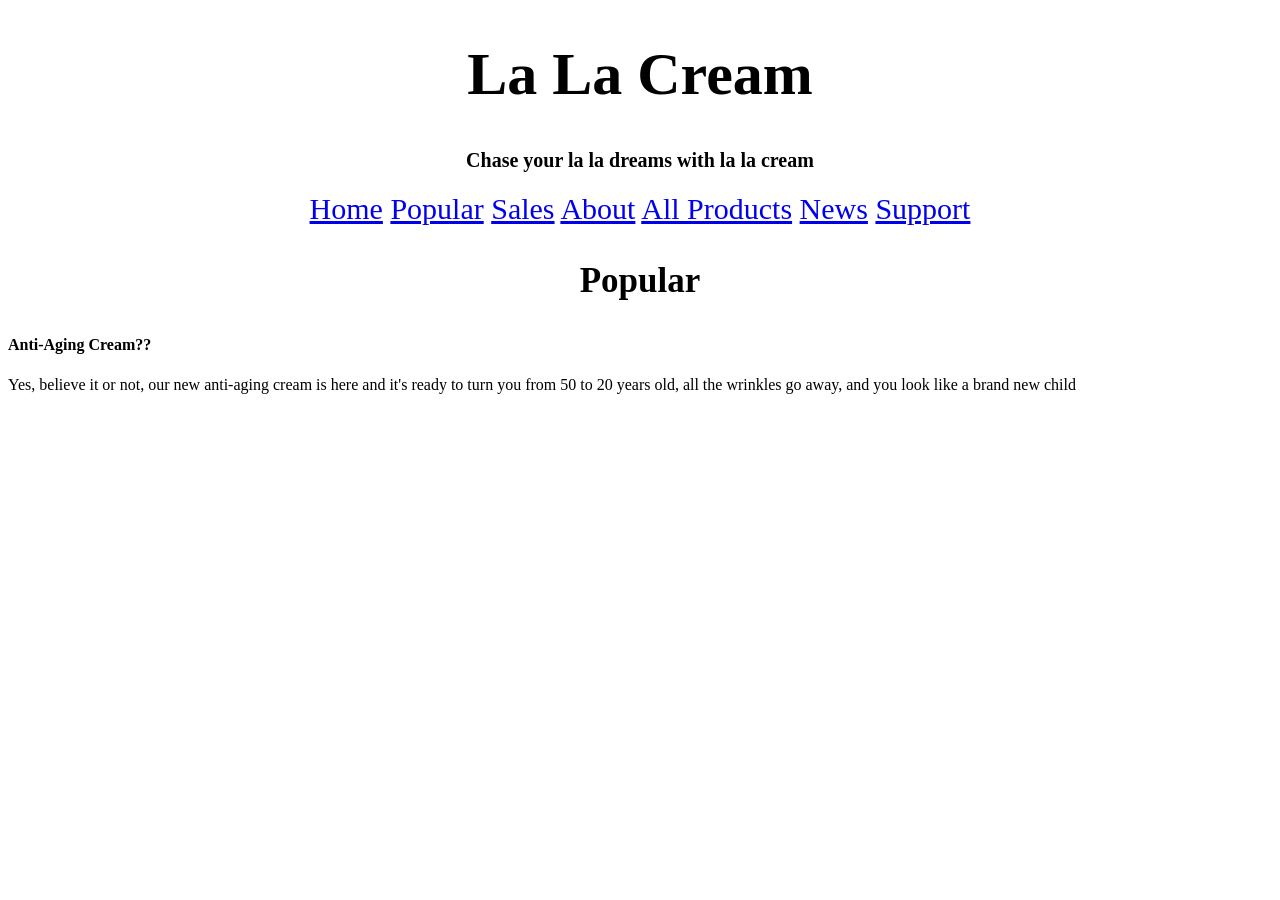
==== page2.html @ c7a92820 "rt" ====
<!DOCTYPE html>
<html lang="en">
     <link rel="stylesheet" href="style.css">
<head>
      <h1 id="main-title">La La Cream</h1>
    <h2>Chase your la la dreams with la la cream</h2>
  <nav>
    <a href="index.html">Home</a>
    <a href="page2.html">Popular</a>
    <a href="page3.html">Sales</a>
    <a href="page4.html">About</a>
    <a href="page5.html">All Products</a>
    <a href="page6.html">News</a>
    <a href="page7.html">Support</a>
  </nav>
  <meta charset="UTF-8">
</head>
<body>
  <h3>Popular</h3>
<h4>Anti-Aging Cream??</h4>
<p>Yes, believe it or not, our new anti-aging cream is here and it's ready to turn you from 50 to 20 years old, all the wrinkles go away, and you look like a brand new child</p>
</body>



</html>
---- style.css ----
h1 {
    font-size: 60px;
    font-family: 'lobster', cursive;
    text-align: center;
}
h2 {
    font-size: 20px;
    font-family: 'lobster', cursive;
    text-align: center;
}
h3 {
    font-size: 35px;
    font-family: 'lobster', cursive;
    text-align: center;
}
nav {
    text-align: center;
    margin-top: 20px;
    font-size: 30px;
}
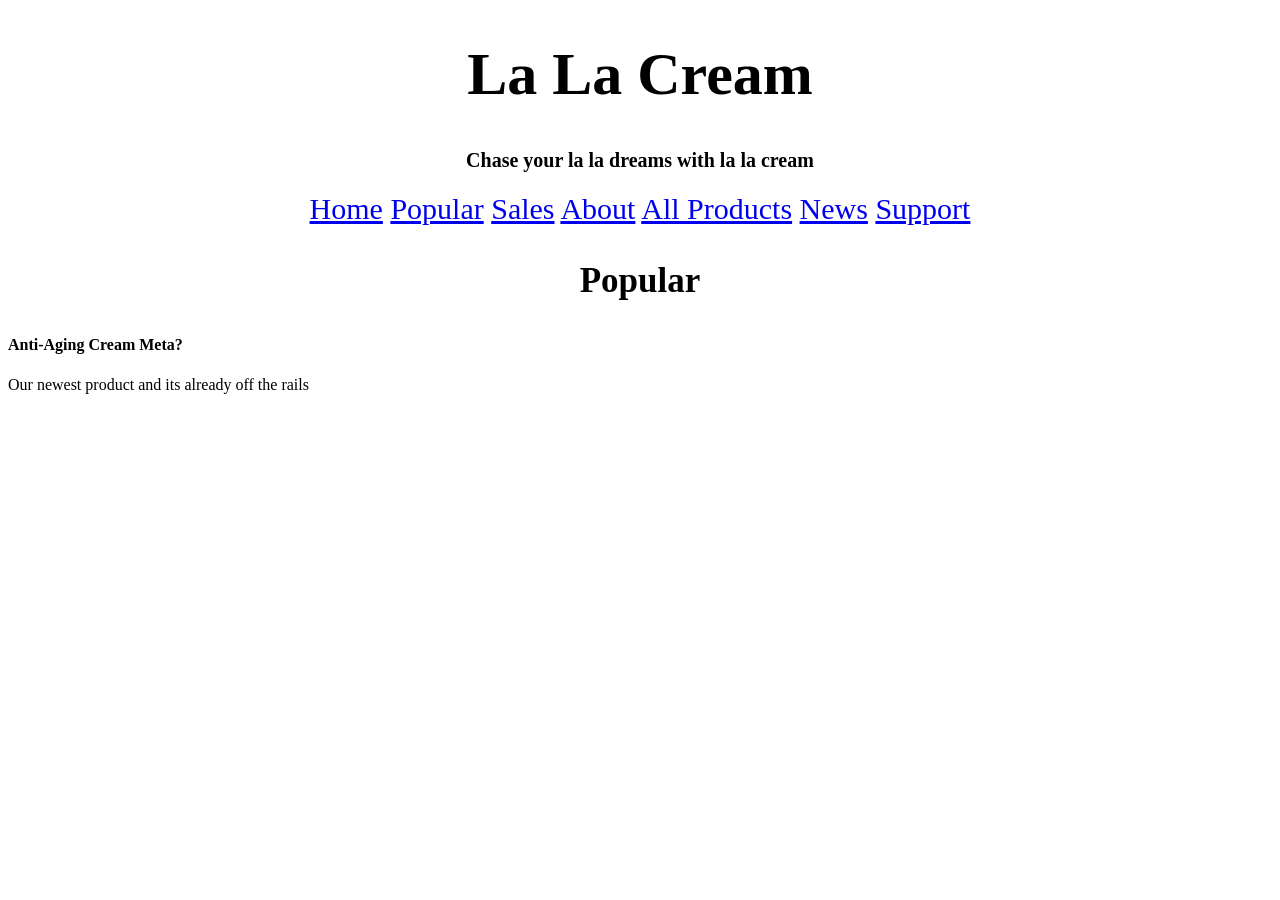
==== commit ff18cad7: "Update page2.html" ====
--- a/page2.html
+++ b/page2.html
@@ -17,8 +17,8 @@
 </head>
 <body>
   <h3>Popular</h3>
-<h4>Anti-Aging Cream??</h4>
-<p>Yes, believe it or not, our new anti-aging cream is here and it's ready to turn you from 50 to 20 years old, all the wrinkles go away, and you look like a brand new child</p>
+<h4>Anti-Aging Cream Meta? </h4>
+<p>Our newest product and its already off the rails</p>
 </body>
 
 
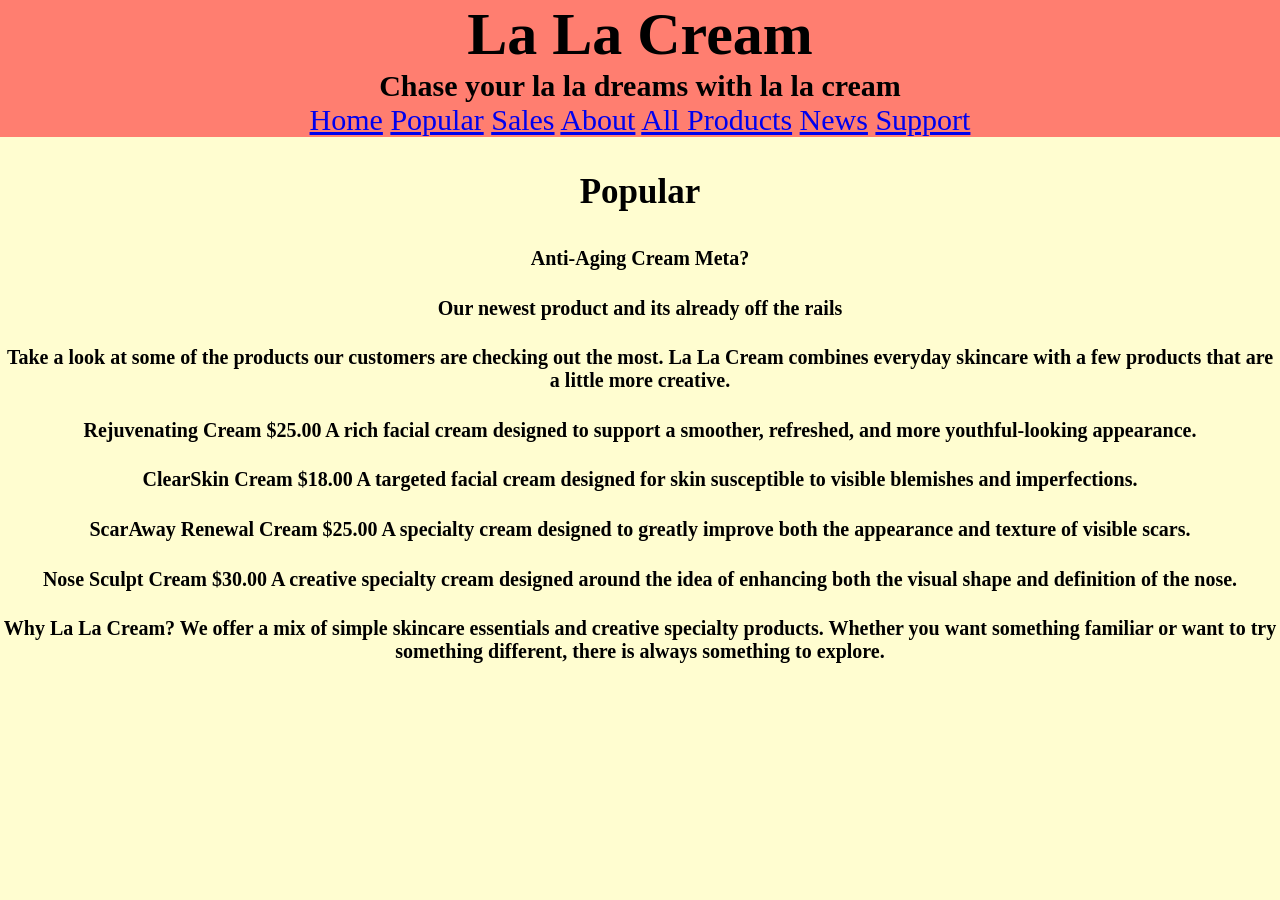
==== commit 40ad176f: "Page 2-3 completion Finished pages 2-3" ====
--- a/page2.html
+++ b/page2.html
@@ -18,9 +18,32 @@
 <body>
   <h3>Popular</h3>
 <h4>Anti-Aging Cream Meta? </h4>
-<p>Our newest product and its already off the rails</p>
+<h4>Our newest product and its already off the rails</h4>
+<h4>Take a look at some of the products our customers are checking out the most. La La Cream combines everyday skincare with a few products that are a little more creative.</h4>
+<h4> 
+Rejuvenating Cream
+$25.00
+A rich facial cream designed to support a smoother, refreshed, and more youthful-looking appearance.
+</h4>
+<h4>
+ClearSkin Cream
+$18.00
+A targeted facial cream designed for skin susceptible to visible blemishes and imperfections.
+</h4>
+<h4>
+ScarAway Renewal Cream
+$25.00
+A specialty cream designed to greatly improve both the appearance and texture of visible scars.
+</h4>
+<h4>
+Nose Sculpt Cream
+$30.00
+A creative specialty cream designed around the idea of enhancing both the visual shape and definition of the nose.
+</h4>
+<h4>
+Why La La Cream?
+We offer a mix of simple skincare essentials and creative specialty products. Whether you want something familiar or want to try something different, there is always something to explore.</p>
 </body>
 
 
-
 </html>
--- a/style.css
+++ b/style.css
@@ -3,14 +3,25 @@
     font-size: 60px;
     font-family: 'lobster', cursive;
     text-align: center;
+    background-color: #Ff7e70;
+    margin:0;
+    padding: 0px;
 }
 h2 {
-    font-size: 20px;
+    font-size: 30px;
+    font-family: 'lobster', cursive;
+    text-align: center;
+    background-color: #Ff7e70;
+    margin:0;
+    padding: 0px;
+}
+h3 {
+    font-size: 35px;
     font-family: 'lobster', cursive;
     text-align: center;
 }
-h3 {
-    font-size: 35px;
+h4 {
+    font-size: 20px;
     font-family: 'lobster', cursive;
     text-align: center;
 }
@@ -18,4 +29,13 @@
     text-align: center;
     margin-top: 20px;
     font-size: 30px;
+    background-color: #Ff7e70;
+    margin:0;
+    padding: 0px;
+}
+body {
+    background-color:  #fffdd0;
+    margin: 0;
+    padding: 0;
+
 }
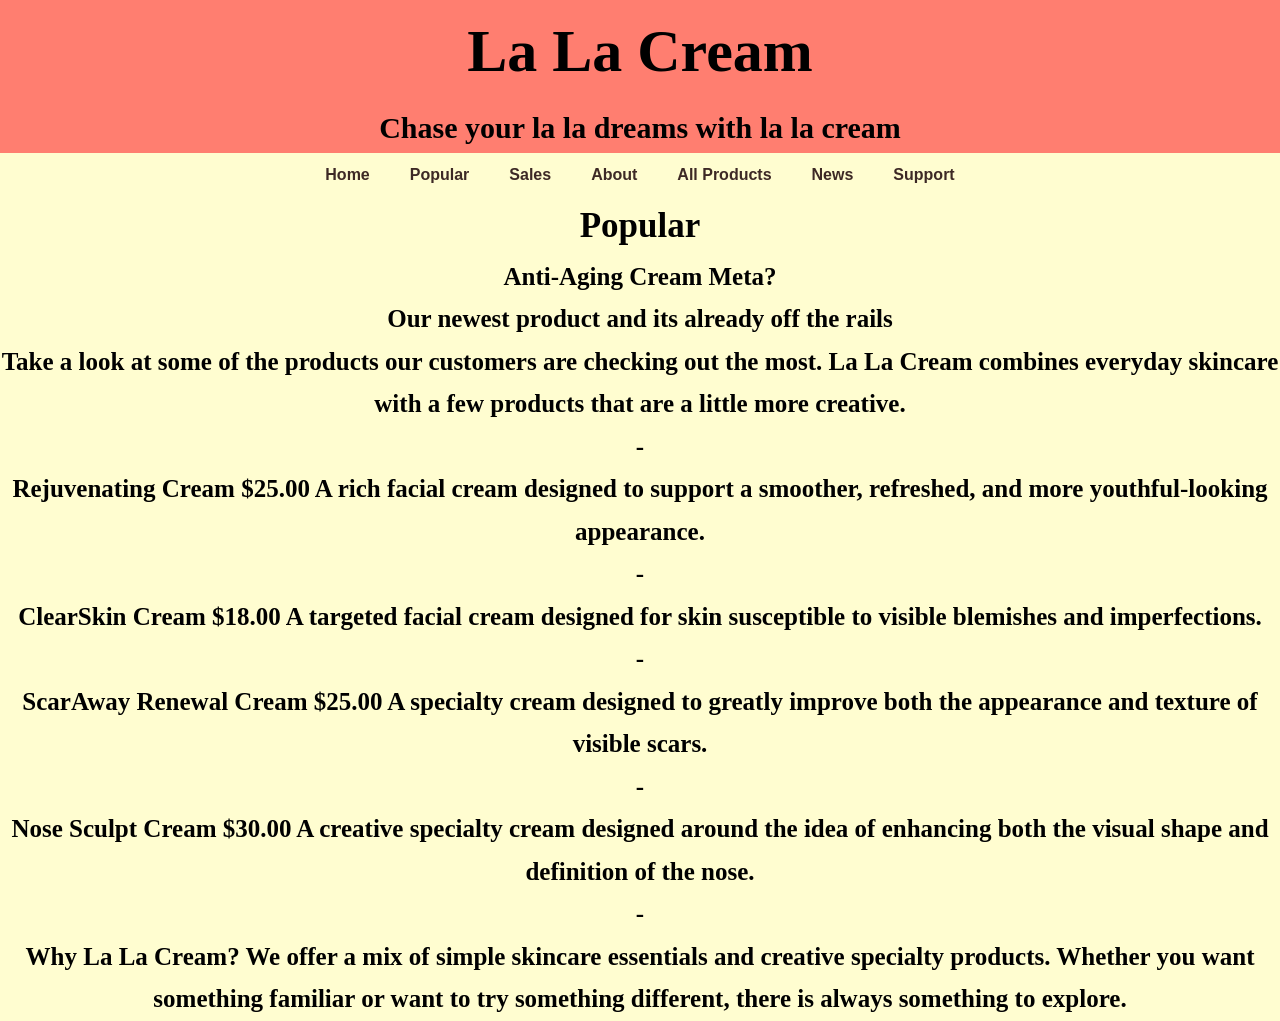
==== commit 4da3978d: "i did touching up, and my changes" ====
--- a/page2.html
+++ b/page2.html
@@ -20,26 +20,31 @@
 <h4>Anti-Aging Cream Meta? </h4>
 <h4>Our newest product and its already off the rails</h4>
 <h4>Take a look at some of the products our customers are checking out the most. La La Cream combines everyday skincare with a few products that are a little more creative.</h4>
+<h6>-</h6>
 <h4> 
 Rejuvenating Cream
 $25.00
 A rich facial cream designed to support a smoother, refreshed, and more youthful-looking appearance.
 </h4>
+<h6>-</h6>
 <h4>
 ClearSkin Cream
 $18.00
 A targeted facial cream designed for skin susceptible to visible blemishes and imperfections.
 </h4>
+<h6>-</h6>
 <h4>
 ScarAway Renewal Cream
 $25.00
 A specialty cream designed to greatly improve both the appearance and texture of visible scars.
 </h4>
+<h6>-</h6>
 <h4>
 Nose Sculpt Cream
 $30.00
 A creative specialty cream designed around the idea of enhancing both the visual shape and definition of the nose.
 </h4>
+<h6>-</h6>
 <h4>
 Why La La Cream?
 We offer a mix of simple skincare essentials and creative specialty products. Whether you want something familiar or want to try something different, there is always something to explore.</p>
--- a/style.css
+++ b/style.css
@@ -1,3 +1,38 @@
+
+* {
+    box-sizing: border-box;
+    margin: 0;
+    padding: 0;
+}
+
+html {
+    scroll-behavior: smooth;
+}
+
+body {
+    font-family: 'Lora', serif;
+    line-height: 1.7;
+    background-color: #fffdd0;
+}
+
+header {
+    background-color: #FFFDD0;
+    padding: 22px 50px;
+    border-bottom: 2px solid #FF7E70;
+    position: sticky;
+    top: 0;
+    z-index: 1000;
+}
+
+.logo {
+    font-family: 'Lobster', cursive;
+    font-size: 42px;
+    color: #ff4B33;
+    text-align: center;
+    margin-bottom: 12px;
+}
+
+
 
 h1 {
     font-size: 60px;
@@ -21,21 +56,395 @@
     text-align: center;
 }
 h4 {
-    font-size: 20px;
-    font-family: 'lobster', cursive;
-    text-align: center;
-}
+    font-size: 25px;
+    font-family: 'lobster', cursive;
+    text-align: center;
+}
+h5 {
+        font-size: 30px;
+    font-family: 'lobster', cursive;
+    text-align: center;
+}
+h6 {
+        font-size: 25px;
+    font-family: 'lobster', cursive;
+    text-align: center;
+}
+
+
+p {
+        font-size: 35px;
+    font-family: 'lobster', cursive;
+    text-align: center;
+}
+
+ul {
+        font-size: 45px;
+    font-family: 'lobster', cursive;
+    text-align: center;
+}
+
+
 nav {
-    text-align: center;
-    margin-top: 20px;
-    font-size: 30px;
+    display: flex;
+    justify-content: center;
+    align-items: center;
+    gap: 12px;
+    flex-wrap: wrap;
+}
+
+nav a {
+    color: #3d2925;
+    text-decoration: none;
+    font-family:'Gill Sans', 'Gill Sans MT', Calibri, 'Trebuchet MS', sans-serif;
+    font-weight: 600;
+    font-size: 16px;
+    padding: 8px 14px;
+    border-radius: 20px;
+    transition: all 0.3s ease;
+}
+
+nav a:hover {
     background-color: #Ff7e70;
-    margin:0;
-    padding: 0px;
-}
-body {
-    background-color:  #fffdd0;
-    margin: 0;
-    padding: 0;
-
+    color: #fff;
+    transform: translateY(-2px);
+}
+
+
+
+
+.hero {
+    text-align: center;
+    padding: 110px 20px;
+    background: linear-gradient(135deg, #Ff7E70, #FF4B33);
+    color: white;
+}
+
+.hero h1 {
+    font-family: 'Lobster', cursive;
+    color: white;
+    font-size: 76px;
+    margin-bottom: 8px;
+}
+
+.hero h2 {
+    font-family:'Gill Sans', 'Gill Sans MT', Calibri, 'Trebuchet MS', sans-serif;
+    color: white;
+    font-size: 32px;
+    margin-bottom: 20px;
+}
+
+.hero p {
+    max-width: 700px;
+    margin: 0 auto;
+    font-size: 19px;
+}
+
+
+
+
+.button {
+    display: inline-block;
+    margin: 25px 6px 0;
+    padding: 12px 26px;
+    background-color: #FFFDD0;
+    color: #FF4B33;
+    text-decoration: none;
+    border-radius: 25px;
+    font-family: 'Playfair Display', serif;
+    font-weight: bold;
+    border: 2px solid #FFFDD0;
+    transition: all 0.3s ease;
+}
+
+.button:hover {
+    background-color: transparent;
+    color: #FFFDD0;
+    transform: translateY(-3px);
+}
+
+.dark-button {
+    background-color: #FF4B33;
+    color: #FFFDD0;
+    border-color: #FF4B33;
+}
+
+.dark-button:hover {
+    background-color: #FF7E70;
+    color: #FFFDD0;
+    border-color: #FF7E70;
+}
+
+
+
+
+.section {
+    padding: 75px 8%;
+    text-align: center;
+}
+
+.light-section {
+    background-color: #fff8ed;
+}
+
+.section h2,
+.page-title {
+    font-family: 'Playfair Display', serif;
+    color:#FF4B33;
+    font-size: 40px;
+    margin-bottom: 18px;
+}
+
+.page-intro {
+    text-align: center;
+    max-width: 750px;
+    margin: 0 auto 45px;
+    font-size: 18px;
+}
+
+
+
+.product-grid {
+    display: grid;
+    grid-template-columns: repeat(4, 1fr);
+    gap: 28px;
+    max-width: 1250px;
+    margin: 0 auto;
+}
+
+.product-card {
+    background-color: #fff;
+    border: 1px solid #f1c0b8;
+    border-radius: 16px;
+    overflow: hidden;
+    padding-bottom: 22px;
+    transition: all 0.3s ease;
+}
+
+.product-card:hover {
+    transform: translateY(-7px);
+    box-shadow: 0 12px 25px rgba(61, 41, 37, 0.12);
+}
+
+.product-card img {
+    width: 100%;
+    height: 230px;
+    object-fit: cover;
+}
+
+.product-card h3 {
+    font-family: 'Playfair Display', serif;
+    color: #FF4B33;
+    font-size: 22px;
+    margin: 18px 12px 8px;
+}
+
+.product-card p {
+    font-size: 14px;
+    padding: 0 18px;
+}
+
+.price {
+    font-weight: bold;
+    font-size: 18px;
+    color: #3d2925;
+    margin: 14px 10px 0;
+}
+
+
+
+
+.category-grid {
+    display: grid;
+    grid-template-columns: repeat(3, 1fr);
+    gap: 28px;
+    max-width: 1050px;
+    margin: auto;
+}
+
+.category {
+    background-color: white;
+    padding: 35px 25px;
+    border-radius: 16px;
+    border: 1px solid #f1c0b8;
+    transition: all 0.3s ease;
+}
+
+.category:hover {
+    transform: translateY(-7px);
+    box-shadow: 0 10px 20px rgba(61, 41, 37, 0.1);
+}
+
+.category h3 {
+    font-family: 'Playfair Display', serif;
+    color: #FF4B33;
+    font-size: 25px;
+    margin-bottom: 10px;
+}
+
+
+
+
+.article {
+    max-width: 900px;
+    margin: 0 auto 25px;
+    background-color: #fff;
+    padding: 32px;
+    border-left: 4px solid #FF4B33;
+    border-radius: 10px;
+    text-align: left;
+    box-shadow: 0 4px 12px rgba(61, 41, 37, 0.05);
+    transition: all 0.3s ease;
+}
+
+.article:hover {
+    transform: translateY(5px);
+    box-shadow: 0 8px 18px rgba(61, 41, 37, 0.1);
+}
+
+.article h2 {
+    font-family: 'Playfair Display', serif;
+    color: #FF4B33;
+    margin-bottom: 10px;
+}
+
+
+
+
+.about-box {
+    max-width: 900px;
+    margin: 0 auto 30px;
+    background-color: #fff;
+    padding: 38px;
+    border-radius: 16px;
+    border: 1px solid #f1c0b8;
+    box-shadow: 0 4px 12px rgba(61, 41, 37, 0.05);
+}
+
+.about-box h2 {
+    font-family: 'Playfair Display', serif;
+    color: #FF4B33;
+    margin-bottom: 15px;
+}
+
+.about-box p {
+    margin-bottom: 12px;
+}
+
+.about-box ul {
+    text-align: left;
+    max-width: 650px;
+    margin: 20px auto;
+    padding-left: 30px;
+}
+
+.about-box li {
+    margin-bottom: 10px;
+}
+
+
+
+
+.sales-card {
+    border: 2px solid #FF4B33;
+}
+
+.old-price {
+    text-decoration: line-through;
+    color: #888;
+    margin-bottom: 0;
+}
+
+.sale-price {
+    color: #FF4B33;
+    font-size: 23px;
+    font-weight: bold;
+    margin-top: 2px;
+}
+
+
+
+
+footer {
+    background-color: #3d2925;
+    color: #fffdd0;
+    padding: 45px 20px;
+    text-align: center;
+    margin-top: 50px;
+}
+
+footer .logo {
+    color: #FF7E70;
+    font-size: 34px;
+}
+
+footer p {
+    margin: 5px;
+}
+
+
+
+
+@media (max-width: 1000px) {
+
+    .product-grid {
+        grid-template-columns: repeat(2, 1fr);
+    }
+
+    .category-grid {
+        grid-template-columns: 1fr;
+    }
+}
+
+@media (max-width: 650px) {
+
+    header {
+        padding: 20px;
+    }
+    
+    .logo {
+        font-size: 36px;
+    }
+
+    nav {
+        gap: 5px;
+    }
+
+    nav a {
+        font-size: 14px;
+        padding: 7px 10px;
+    }
+
+    .product-grid {
+        grid-template-columns: 1fr;
+    }
+
+    .hero {
+        padding: 80px 20px;
+    }
+
+    .hero h1 {
+        font-size: 50px;
+    }
+
+    .hero h2 {
+        font-size: 25px;
+    }
+
+    .section {
+        padding: 55px 20px;
+    }
+
+    .section h2,
+    .page-title {
+        font-size: 32px;
+    }
+
+    .about-box {
+        padding: 25px;
+    }
+
+}
+.Logo {
+    
 }
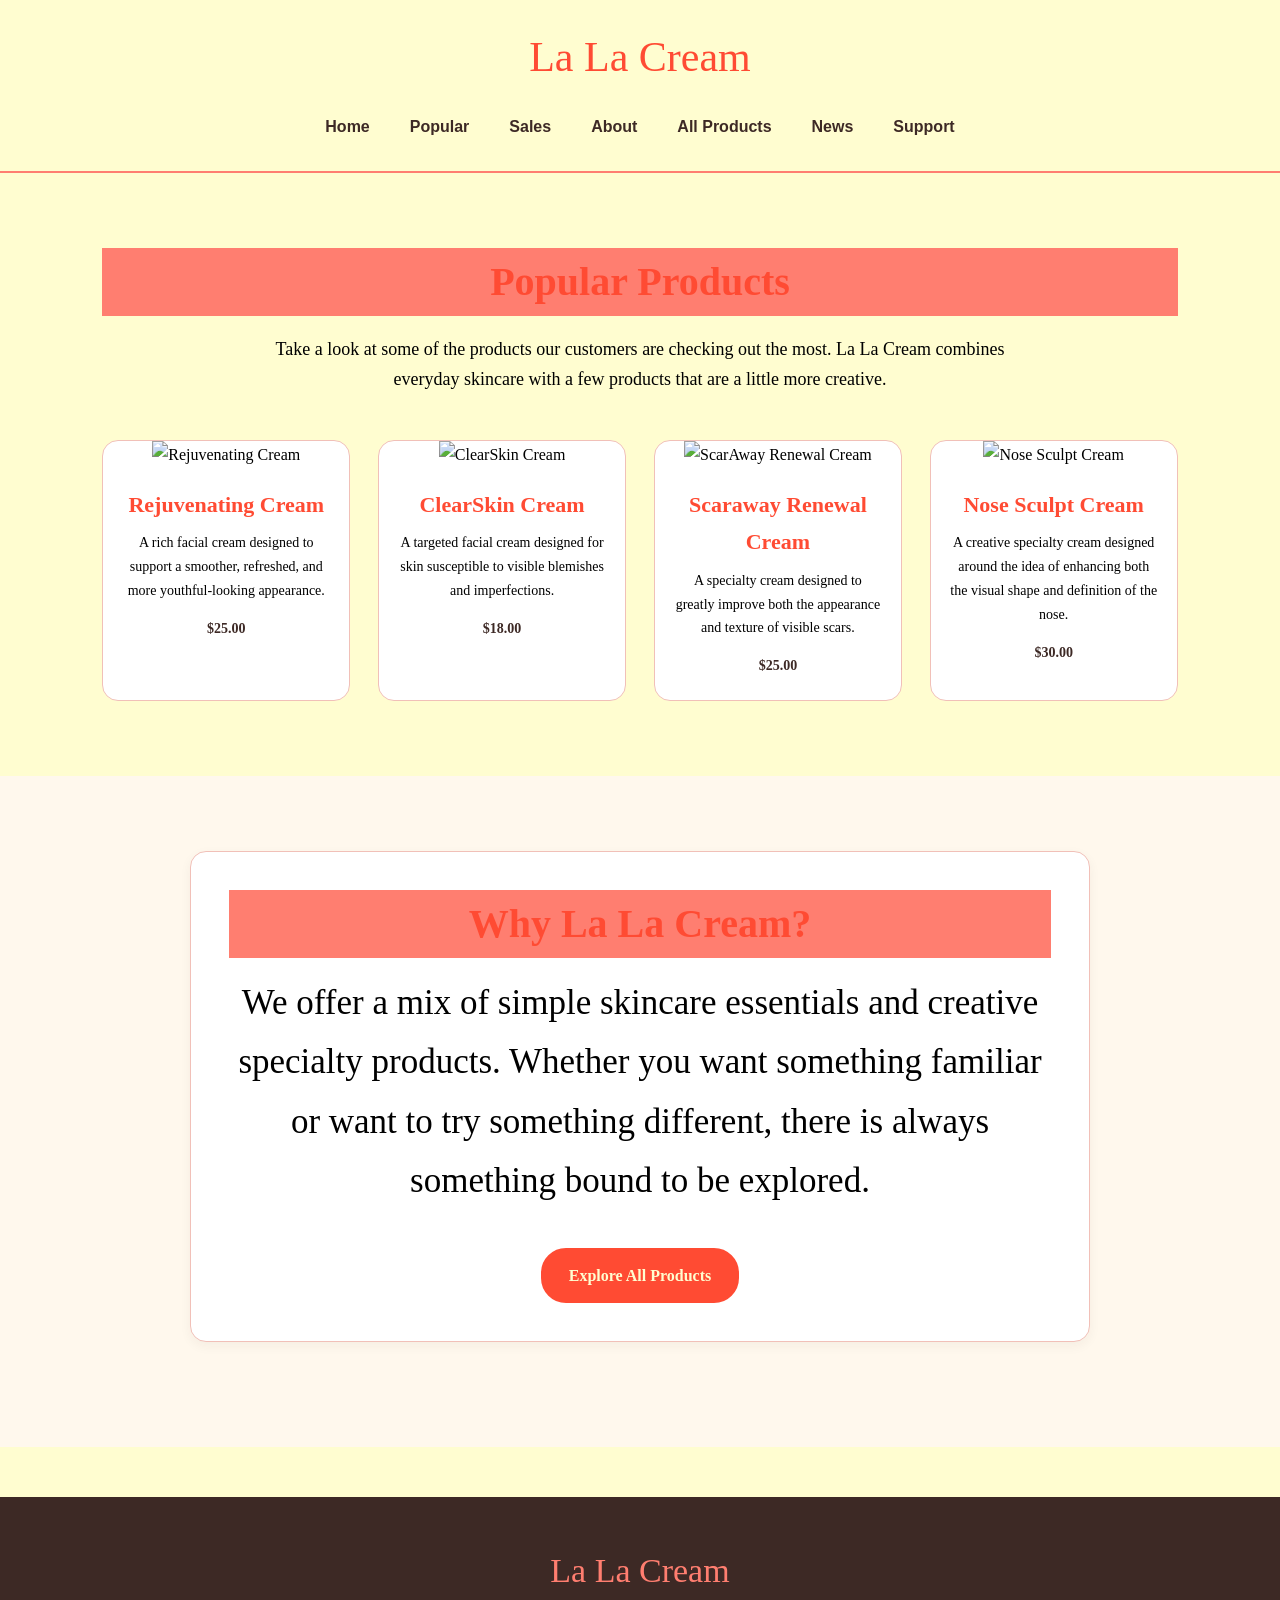
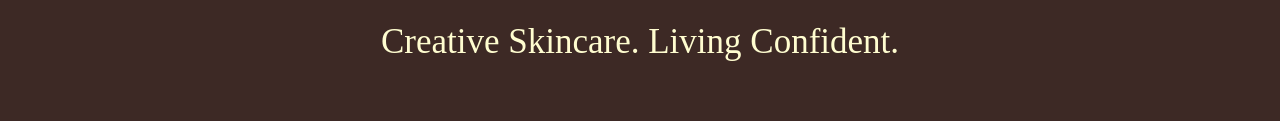
==== commit 0c08a0ce: "almost done fixing" ====
--- a/page2.html
+++ b/page2.html
@@ -1,54 +1,116 @@
 <!DOCTYPE html>
 <html lang="en">
-     <link rel="stylesheet" href="style.css">
 <head>
-      <h1 id="main-title">La La Cream</h1>
-    <h2>Chase your la la dreams with la la cream</h2>
-  <nav>
-    <a href="index.html">Home</a>
-    <a href="page2.html">Popular</a>
-    <a href="page3.html">Sales</a>
-    <a href="page4.html">About</a>
-    <a href="page5.html">All Products</a>
-    <a href="page6.html">News</a>
-    <a href="page7.html">Support</a>
-  </nav>
   <meta charset="UTF-8">
+  <meta name="viewport" content="width=device-wdith, initial-scale=1.0">
+  <title>La La Cream | Popular</title>
+  <link rel="stylesheet" href="style.css">  
 </head>
+
 <body>
-  <h3>Popular</h3>
-<h4>Anti-Aging Cream Meta? </h4>
-<h4>Our newest product and its already off the rails</h4>
-<h4>Take a look at some of the products our customers are checking out the most. La La Cream combines everyday skincare with a few products that are a little more creative.</h4>
-<h6>-</h6>
-<h4> 
-Rejuvenating Cream
-$25.00
-A rich facial cream designed to support a smoother, refreshed, and more youthful-looking appearance.
-</h4>
-<h6>-</h6>
-<h4>
-ClearSkin Cream
-$18.00
-A targeted facial cream designed for skin susceptible to visible blemishes and imperfections.
-</h4>
-<h6>-</h6>
-<h4>
-ScarAway Renewal Cream
-$25.00
-A specialty cream designed to greatly improve both the appearance and texture of visible scars.
-</h4>
-<h6>-</h6>
-<h4>
-Nose Sculpt Cream
-$30.00
-A creative specialty cream designed around the idea of enhancing both the visual shape and definition of the nose.
-</h4>
-<h6>-</h6>
-<h4>
-Why La La Cream?
-We offer a mix of simple skincare essentials and creative specialty products. Whether you want something familiar or want to try something different, there is always something to explore.</p>
+
+  <header>
+    <div class="logo">La La Cream</div>
+
+    <nav>
+      <a href="index.html">Home</a>
+      <a href="page2.html">Popular</a>
+      <a href="page3.html">Sales</a>
+      <a href="page4.html">About</a>
+      <a href="page5.html">All Products</a>
+      <a href="page6.html">News</a>
+      <a href="page7.html">Support</a>
+    </nav>
+  </header>
+
+  <main>
+    
+    <section class="section">
+
+      <h1 class="page-title">Popular Products</h1>
+
+      <p class="page-intro">
+        Take a look at some of the products our customers are checking out the most. La La Cream combines everyday skincare with a few products that are a little more creative.
+      </p>
+
+      <div class="product-grid">
+
+        <div class="product-card">
+          <img src="Pictures/rejuvenating-cream.jpg" alt="Rejuvenating Cream">
+
+          <h3>Rejuvenating Cream</h3>
+
+          <p>
+            A rich facial cream designed to support a smoother, refreshed, and more youthful-looking appearance.
+          </p>
+
+          <p class="price">$25.00</p>
+        </div>
+
+        <div class="product-card">
+          <img src="Pictures/clear-skin.jpg" alt="ClearSkin Cream">
+
+          <h3>ClearSkin Cream</h3>
+
+          <p>
+            A targeted facial cream designed for skin susceptible to visible blemishes and imperfections.
+          </p>
+
+          <p class="price">$18.00</p>
+        </div>
+
+        <div class="product-card">
+          <img src="Pictures/scar-cream.jpg" alt="ScarAway Renewal Cream">
+
+          <h3>Scaraway Renewal Cream</h3>
+
+          <p>
+            A specialty cream designed to greatly improve both the appearance and texture of visible scars.
+          </p>
+
+          <p class="price">$25.00</p>
+        </div>
+
+        <div class="product-card">
+          <img src="Pictures/nose-cream.jpg" alt="Nose Sculpt Cream">
+
+          <h3>Nose Sculpt Cream</h3>
+
+          <p>
+            A creative specialty cream designed around the idea of enhancing both the visual shape and definition of the nose.
+          </p>
+
+          <p class="price">$30.00</p>
+        </div>
+
+      </div>
+
+    </section>
+
+    <section class="section light-section">
+      <div class="about-box">
+
+        <h2>Why La La Cream?</h2>
+
+        <p>
+          We offer a mix of simple skincare essentials and creative specialty products. Whether you want something familiar or want to try something different, there is always something bound to be explored.
+        </p>
+
+        <a class="button dark-button" href="products.html">
+          Explore All Products
+        </a>
+
+      </div>
+
+    </section>
+  
+  </main>
+
+  <footer>
+    <div class="logo">La La Cream</div>
+
+    <p>Creative Skincare. Living Confident.</p>
+  </footer>
+
 </body>
-
-
 </html>
--- a/style.css
+++ b/style.css
@@ -444,7 +444,4 @@
         padding: 25px;
     }
 
-}
-.Logo {
-    
 }
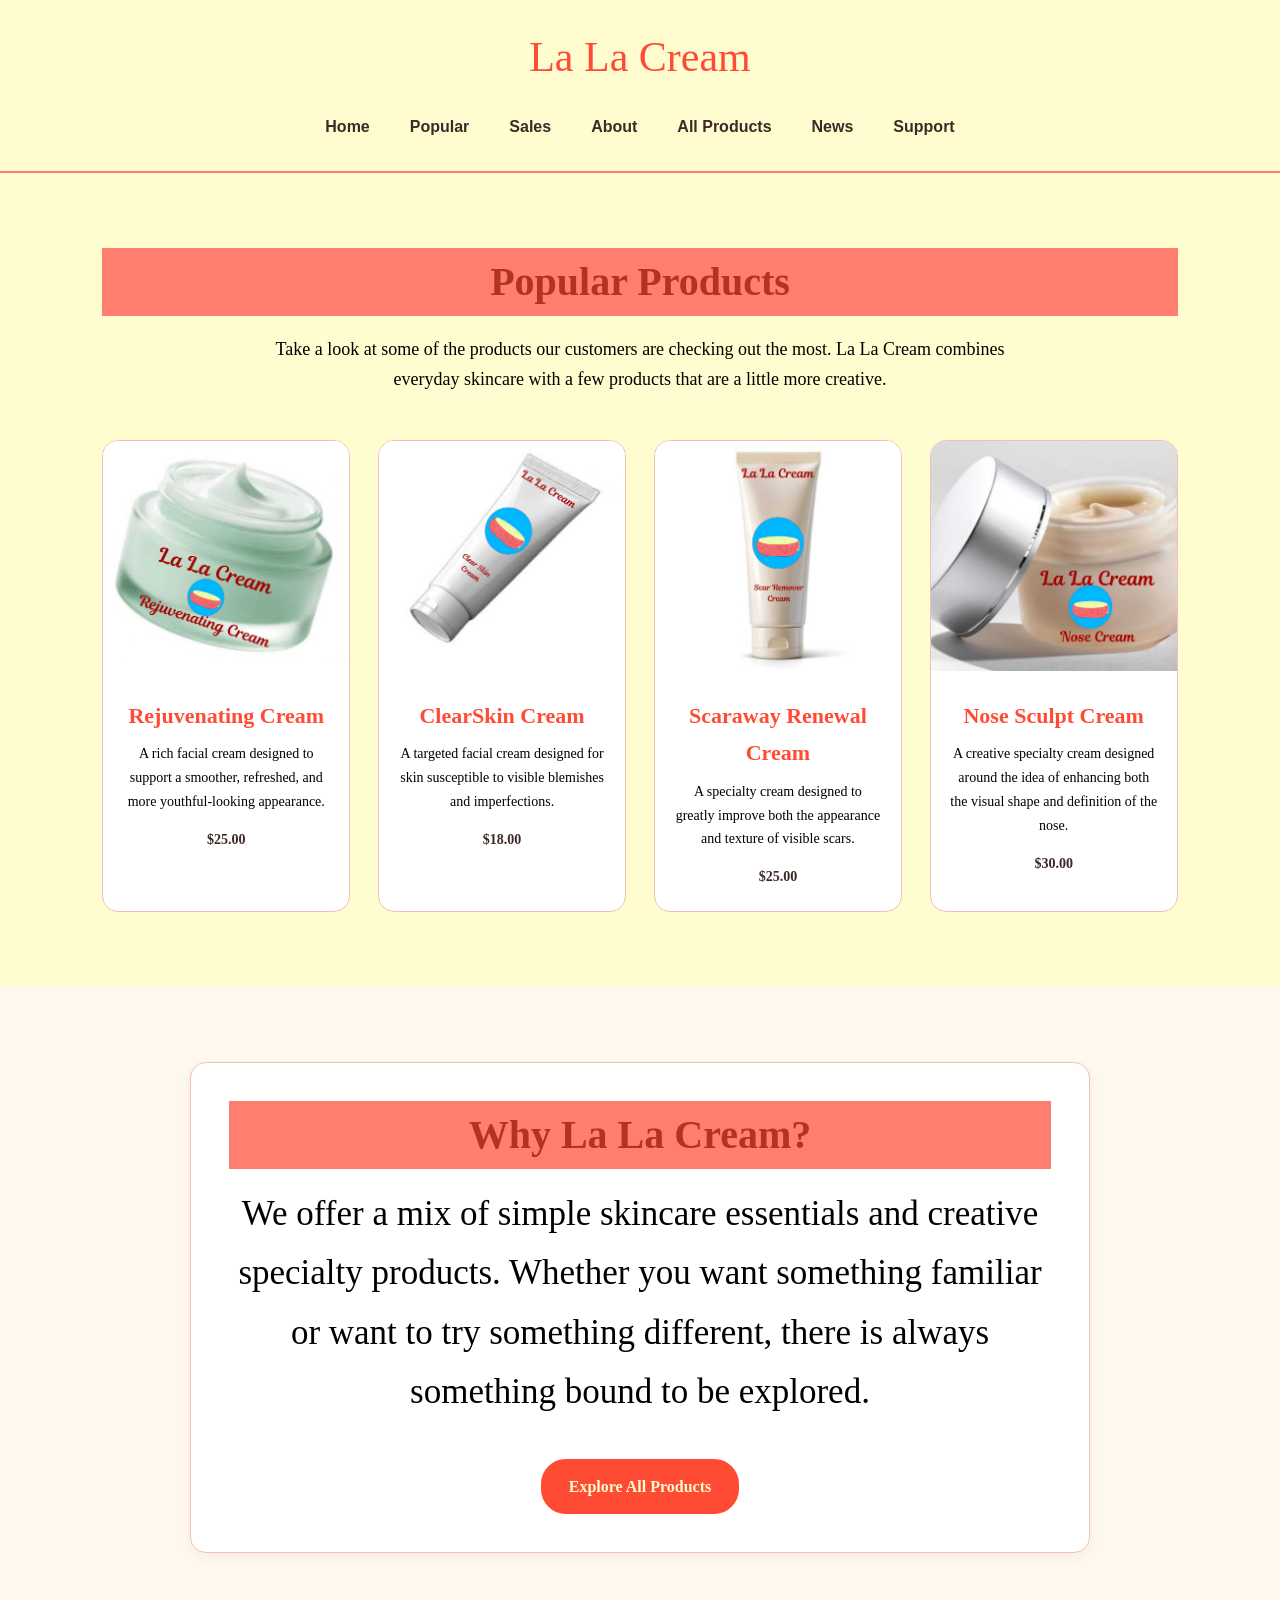
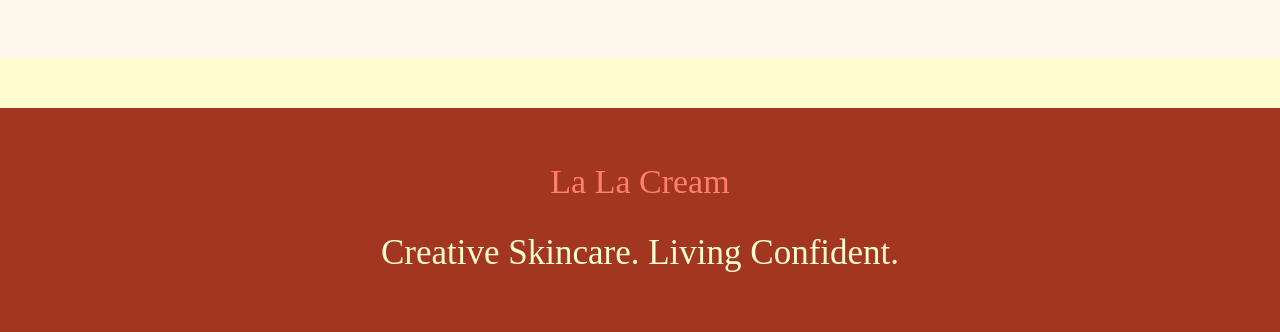
==== commit 74ed2ac0: "final thing" ====
--- a/page2.html
+++ b/page2.html
@@ -36,7 +36,7 @@
       <div class="product-grid">
 
         <div class="product-card">
-          <img src="Pictures/rejuvenating-cream.jpg" alt="Rejuvenating Cream">
+          <img src="rejuvenating-cream.jpg" alt="Rejuvenating Cream">
 
           <h3>Rejuvenating Cream</h3>
 
@@ -48,7 +48,7 @@
         </div>
 
         <div class="product-card">
-          <img src="Pictures/clear-skin.jpg" alt="ClearSkin Cream">
+          <img src="clear-skin.jpg" alt="ClearSkin Cream">
 
           <h3>ClearSkin Cream</h3>
 
@@ -60,7 +60,7 @@
         </div>
 
         <div class="product-card">
-          <img src="Pictures/scar-cream.jpg" alt="ScarAway Renewal Cream">
+          <img src="scar-cream.jpg" alt="ScarAway Renewal Cream">
 
           <h3>Scaraway Renewal Cream</h3>
 
@@ -72,7 +72,7 @@
         </div>
 
         <div class="product-card">
-          <img src="Pictures/nose-cream.jpg" alt="Nose Sculpt Cream">
+          <img src="nose-cream.jpg" alt="Nose Sculpt Cream">
 
           <h3>Nose Sculpt Cream</h3>
 
--- a/style.css
+++ b/style.css
@@ -190,7 +190,7 @@
 .section h2,
 .page-title {
     font-family: 'Playfair Display', serif;
-    color:#FF4B33;
+    color:#b03323;
     font-size: 40px;
     margin-bottom: 18px;
 }
@@ -304,8 +304,17 @@
 
 .article h2 {
     font-family: 'Playfair Display', serif;
-    color: #FF4B33;
+    color: #b03323;
     margin-bottom: 10px;
+}
+
+.article img {
+    width: 100%;
+    height: 500px;
+    object-fit: contain;
+    display: block;
+    margin: 0 auto 20px;
+    border-radius: 12px;
 }
 
 
@@ -323,7 +332,7 @@
 
 .about-box h2 {
     font-family: 'Playfair Display', serif;
-    color: #FF4B33;
+    color: #b03323;
     margin-bottom: 15px;
 }
 
@@ -342,6 +351,15 @@
     margin-bottom: 10px;
 }
 
+.about-box img {
+    width: 400px;
+    height: 400px;
+    object-fit: contain;
+    display: block;
+    margin: 0 auto 15px;
+    border-radius: 150px;
+}
+
 
 
 
@@ -366,7 +384,7 @@
 
 
 footer {
-    background-color: #3d2925;
+    background-color: #a33620;
     color: #fffdd0;
     padding: 45px 20px;
     text-align: center;
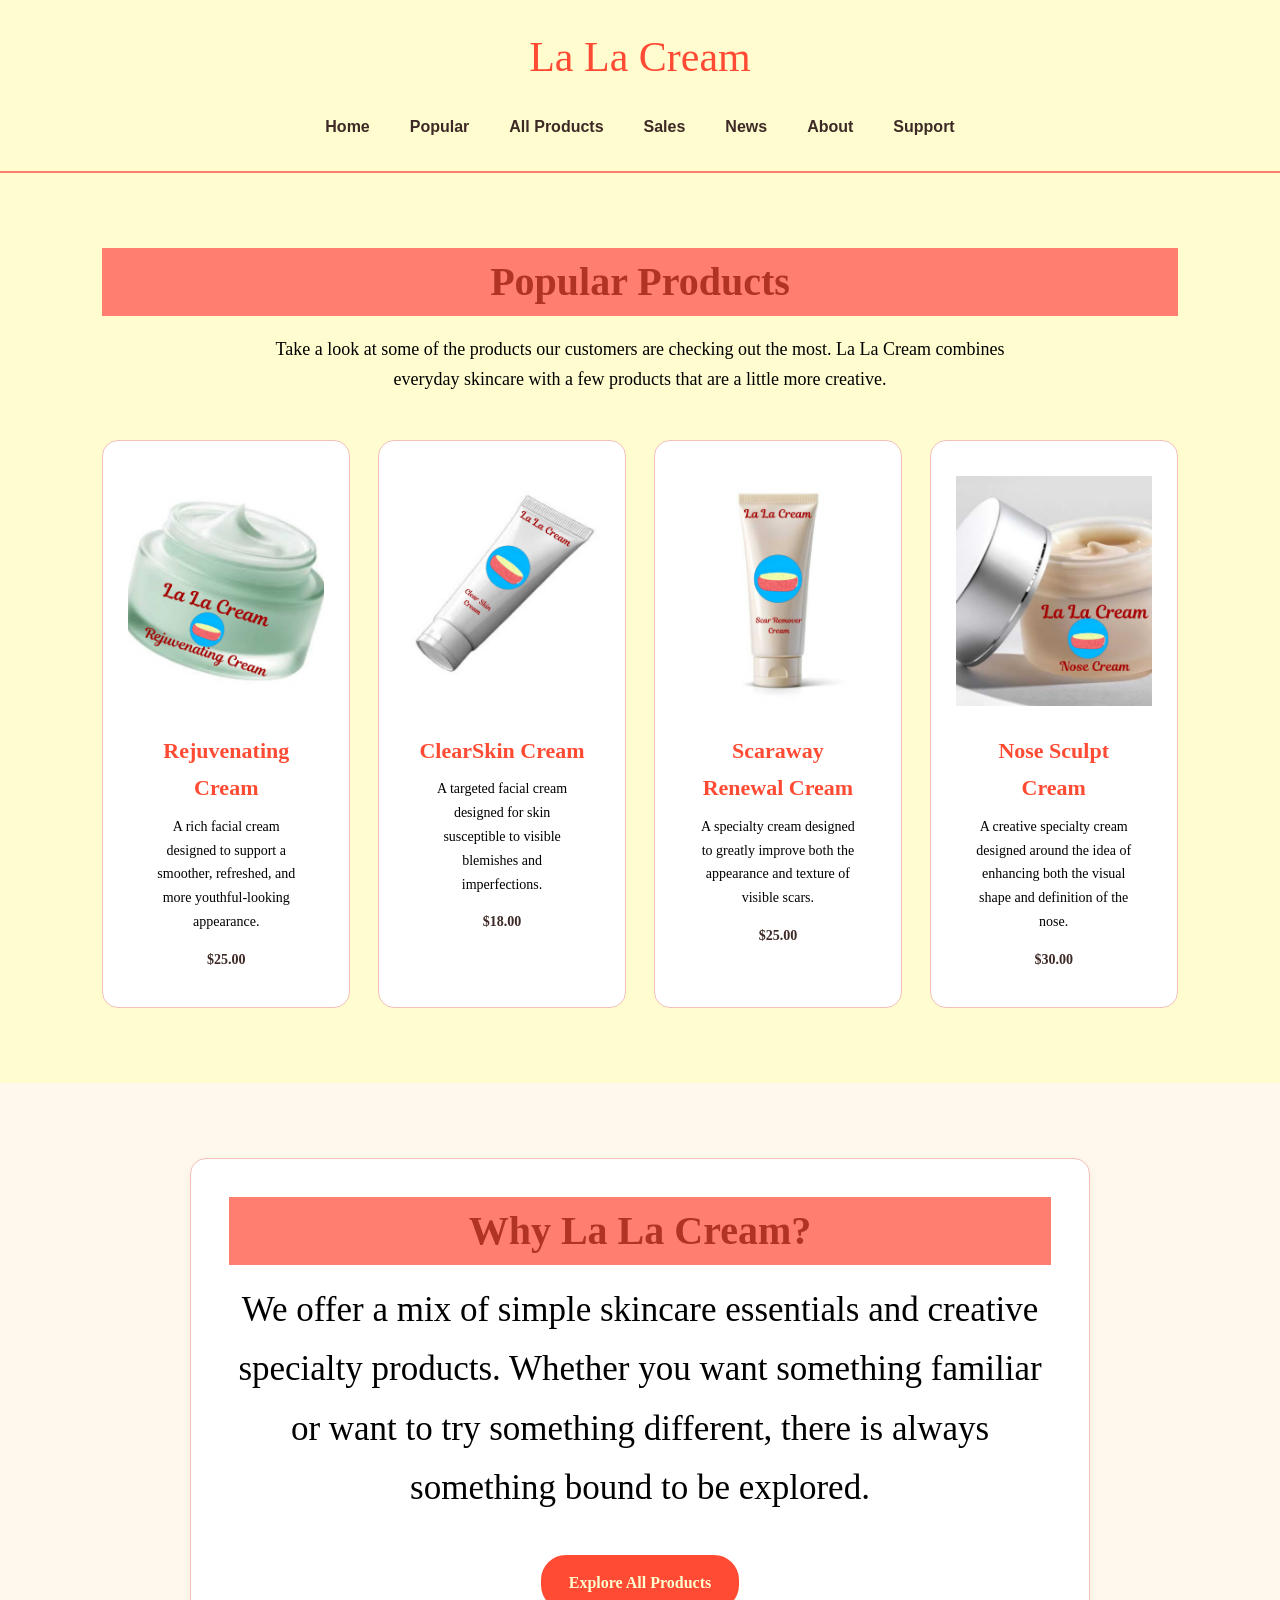
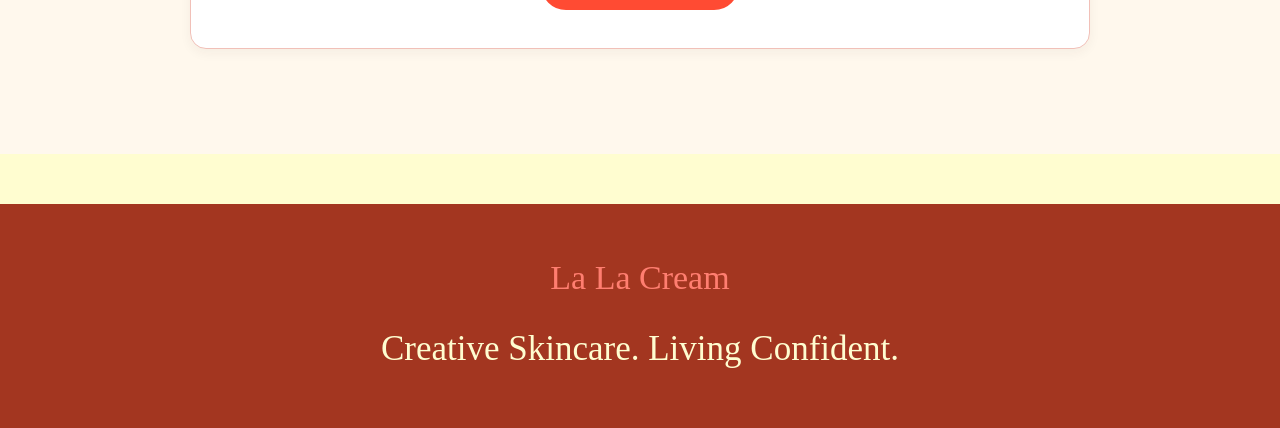
==== commit 34a904c5: "FINALLL" ====
--- a/page2.html
+++ b/page2.html
@@ -7,6 +7,8 @@
   <link rel="stylesheet" href="style.css">  
 </head>
 
+<!-- Author: Jhovani Espinoza -->
+
 <body>
 
   <header>
@@ -15,10 +17,10 @@
     <nav>
       <a href="index.html">Home</a>
       <a href="page2.html">Popular</a>
-      <a href="page3.html">Sales</a>
-      <a href="page4.html">About</a>
-      <a href="page5.html">All Products</a>
-      <a href="page6.html">News</a>
+      <a href="page3.html">All Products</a>
+      <a href="page4.html">Sales</a>
+      <a href="page5.html">News</a>
+      <a href="page6.html">About</a>
       <a href="page7.html">Support</a>
     </nav>
   </header>
@@ -96,7 +98,7 @@
           We offer a mix of simple skincare essentials and creative specialty products. Whether you want something familiar or want to try something different, there is always something bound to be explored.
         </p>
 
-        <a class="button dark-button" href="products.html">
+        <a class="button dark-button" href="page3.html">
           Explore All Products
         </a>
 
--- a/style.css
+++ b/style.css
@@ -218,6 +218,7 @@
     border-radius: 16px;
     overflow: hidden;
     padding-bottom: 22px;
+    padding: 35px 25px;
     transition: all 0.3s ease;
 }
 
@@ -360,6 +361,15 @@
     border-radius: 150px;
 }
 
+.about-box video {
+    display: block;
+    width: 100%;
+    max-width: 700px;
+    height: auto;
+    margin: 15px auto 5px;
+    border-radius: 12px;
+}
+
 
 
 
